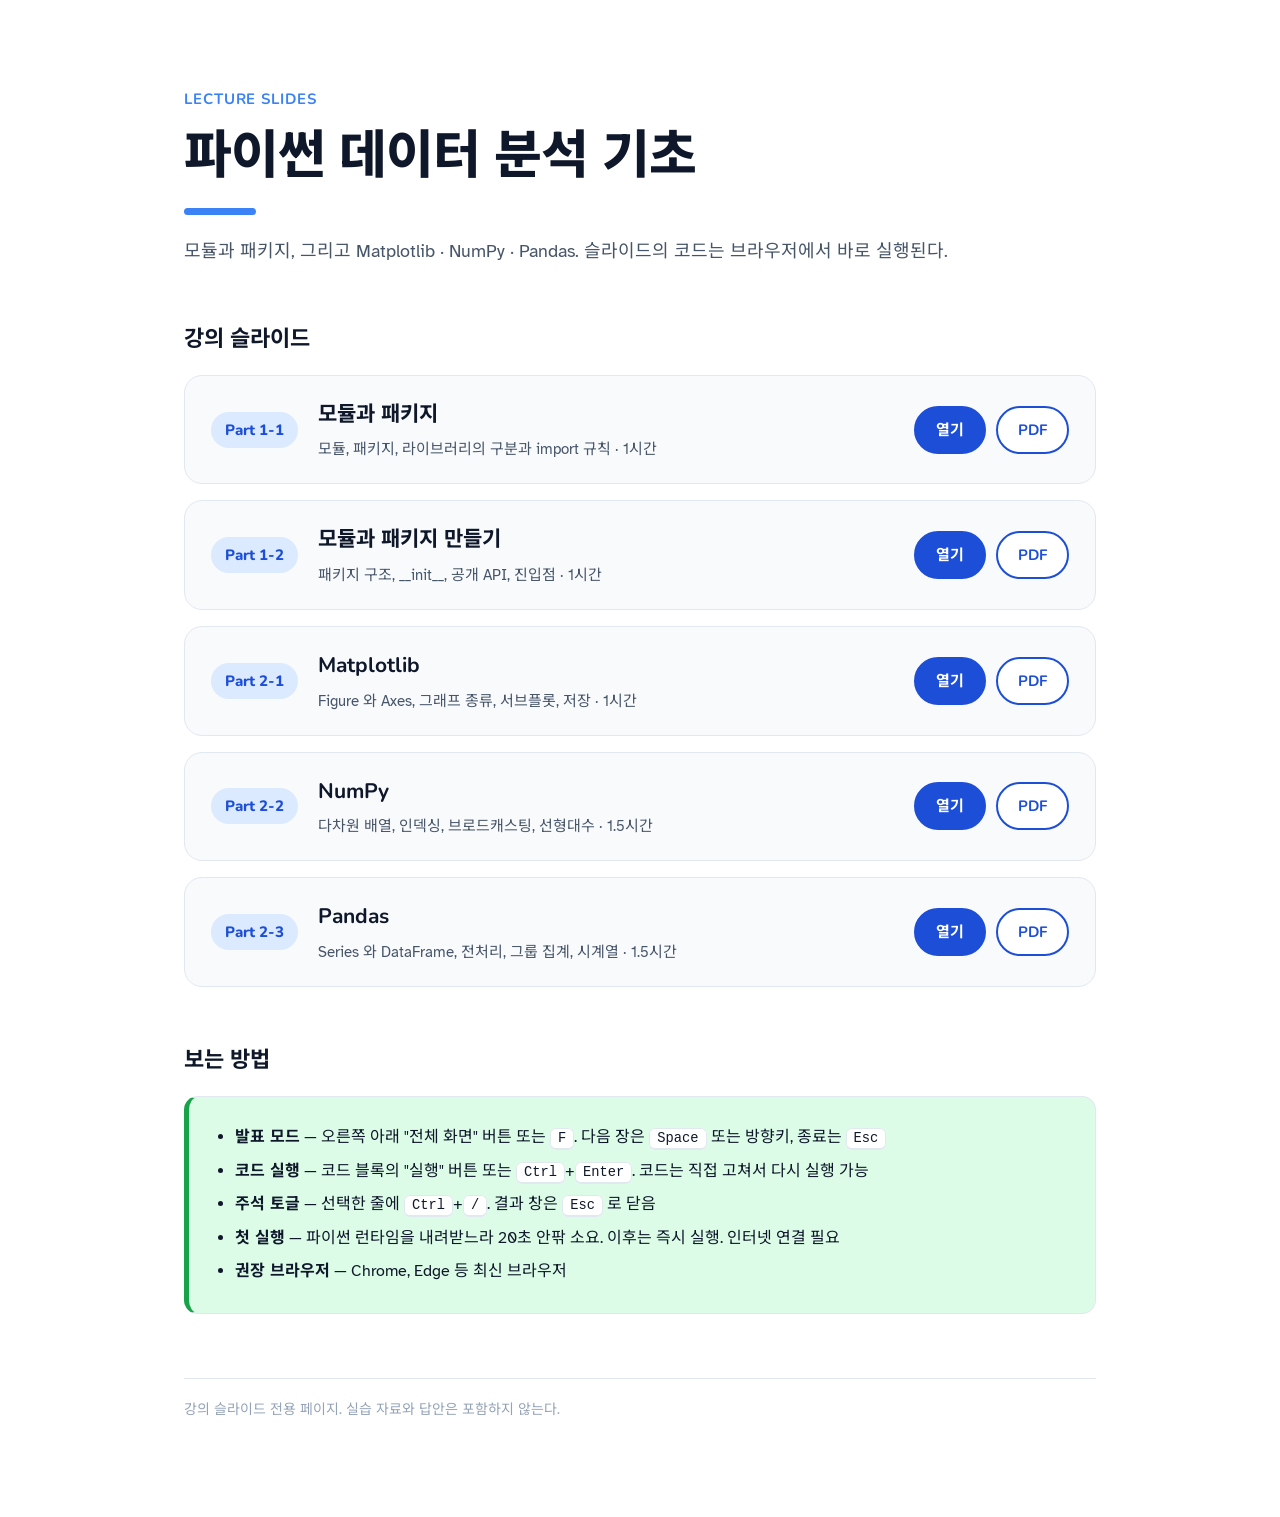
==== index.html @ 3f14931e "Publish the lecture slides Five decks (Part 1-1, 1-2, 2-1, 2-2, 2-3) with the assets they reference," ====
<!DOCTYPE html>
<html lang="ko"><head>
<meta charset="utf-8">
<meta name="viewport" content="width=device-width, initial-scale=1">
<title>파이썬 데이터 분석 기초 - 강의 슬라이드</title>
<link rel="icon" href="data:image/svg+xml,%3Csvg xmlns=%27http://www.w3.org/2000/svg%27 viewBox=%270 0 32 32%27%3E%3Crect width=%2732%27 height=%2732%27 rx=%278%27 fill=%27%231d4ed8%27/%3E%3Ctext x=%2716%27 y=%2723%27 font-size=%2720%27 text-anchor=%27middle%27 fill=%27white%27 font-family=%27sans-serif%27 font-weight=%27bold%27%3EP%3C/text%3E%3C/svg%3E">
<link rel="preconnect" href="https://fonts.googleapis.com">
<link rel="preconnect" href="https://fonts.gstatic.com" crossorigin>
<link href="https://fonts.googleapis.com/css2?family=Nunito:wght@400;600;700;800&family=Atkinson+Hyperlegible:wght@400;700&family=Noto+Sans+KR:wght@400;500;700&display=swap" rel="stylesheet">
<style>
:root {
  --sky: #3b82f6; --sky-deep: #1d4ed8; --sky-soft: #dbeafe;
  --leaf-deep: #16a34a; --leaf-soft: #dcfce7;
  --ink: #0f172a; --ink-muted: #475569; --ink-subtle: #94a3b8;
  --outline: #e2e8f0; --surface: #f8fafc;
  --font-display: 'Nunito', 'Noto Sans KR', sans-serif;
  --font-body: 'Atkinson Hyperlegible', 'Noto Sans KR', sans-serif;
  color-scheme: light;
}
* { box-sizing: border-box; }
body {
  margin: 0; background: #fff; color: var(--ink);
  font-family: var(--font-body); line-height: 1.6;
}
.wrap { max-width: 960px; margin: 0 auto; padding: 72px 24px 96px; }
.kicker { font-family: var(--font-display); font-weight: 700; color: var(--sky); letter-spacing: 0.06em; font-size: 15px; }
h1 { font-family: var(--font-display); font-weight: 800; font-size: clamp(34px, 6vw, 52px); line-height: 1.15; margin: 14px 0 0; letter-spacing: -0.02em; }
.rule { width: 72px; height: 7px; border-radius: 999px; background: var(--sky); margin: 22px 0 0; }
.sub { color: var(--ink-muted); font-size: 18px; margin: 22px 0 0; }
h2 { font-family: var(--font-display); font-weight: 700; font-size: 22px; margin: 56px 0 18px; }
.deck-list { display: grid; gap: 16px; }
.deck {
  display: flex; align-items: center; gap: 20px; flex-wrap: wrap;
  border: 1px solid var(--outline); border-radius: 18px;
  background: var(--surface); padding: 22px 26px;
}
.deck-no {
  font-family: var(--font-display); font-weight: 800; font-size: 15px;
  color: var(--sky-deep); background: var(--sky-soft);
  border-radius: 999px; padding: 6px 14px; white-space: nowrap;
}
.deck-main { flex: 1 1 320px; min-width: 0; }
.deck-title { font-family: var(--font-display); font-weight: 700; font-size: 21px; margin: 0; }
.deck-meta { color: var(--ink-muted); font-size: 15px; margin: 6px 0 0; }
.deck-links { display: flex; gap: 10px; }
a.btn {
  font-family: var(--font-display); font-weight: 700; font-size: 15px;
  text-decoration: none; border-radius: 999px; padding: 10px 20px; white-space: nowrap;
  color: #fff; background: var(--sky-deep); border: 2px solid var(--sky-deep);
}
a.btn.ghost { color: var(--sky-deep); background: #fff; }
a.btn:hover { background: var(--sky); border-color: var(--sky); color: #fff; }
.tips { border: 1px solid var(--outline); border-left: 5px solid var(--leaf-deep); border-radius: 14px; background: var(--leaf-soft); padding: 20px 26px; }
.tips ul { margin: 0; padding-left: 20px; }
.tips li { margin: 8px 0; }
kbd {
  font-family: ui-monospace, 'JetBrains Mono', monospace; font-size: 0.86em;
  background: #fff; border: 1px solid var(--outline); border-bottom-width: 2px;
  border-radius: 6px; padding: 2px 7px;
}
footer { margin-top: 64px; color: var(--ink-subtle); font-size: 14px; border-top: 1px solid var(--outline); padding-top: 20px; }
</style>
</head>
<body>
<div class="wrap">
  <p class="kicker">LECTURE SLIDES</p>
  <h1>파이썬 데이터 분석 기초</h1>
  <div class="rule"></div>
  <p class="sub">모듈과 패키지, 그리고 Matplotlib · NumPy · Pandas. 슬라이드의 코드는 브라우저에서 바로 실행된다.</p>

  <h2>강의 슬라이드</h2>
  <div class="deck-list">
    <div class="deck">
      <span class="deck-no">Part 1-1</span>
      <div class="deck-main">
        <p class="deck-title">모듈과 패키지</p>
        <p class="deck-meta">모듈, 패키지, 라이브러리의 구분과 import 규칙 · 1시간</p>
      </div>
      <div class="deck-links">
        <a class="btn" href="./part1-1-module-concept/">열기</a>
        <a class="btn ghost" href="./part1-1-module-concept/slides.pdf">PDF</a>
      </div>
    </div>
    <div class="deck">
      <span class="deck-no">Part 1-2</span>
      <div class="deck-main">
        <p class="deck-title">모듈과 패키지 만들기</p>
        <p class="deck-meta">패키지 구조, __init__, 공개 API, 진입점 · 1시간</p>
      </div>
      <div class="deck-links">
        <a class="btn" href="./part1-2-module-build/">열기</a>
        <a class="btn ghost" href="./part1-2-module-build/slides.pdf">PDF</a>
      </div>
    </div>
    <div class="deck">
      <span class="deck-no">Part 2-1</span>
      <div class="deck-main">
        <p class="deck-title">Matplotlib</p>
        <p class="deck-meta">Figure 와 Axes, 그래프 종류, 서브플롯, 저장 · 1시간</p>
      </div>
      <div class="deck-links">
        <a class="btn" href="./part2-1-matplotlib/">열기</a>
        <a class="btn ghost" href="./part2-1-matplotlib/slides.pdf">PDF</a>
      </div>
    </div>
    <div class="deck">
      <span class="deck-no">Part 2-2</span>
      <div class="deck-main">
        <p class="deck-title">NumPy</p>
        <p class="deck-meta">다차원 배열, 인덱싱, 브로드캐스팅, 선형대수 · 1.5시간</p>
      </div>
      <div class="deck-links">
        <a class="btn" href="./part2-2-numpy/">열기</a>
        <a class="btn ghost" href="./part2-2-numpy/slides.pdf">PDF</a>
      </div>
    </div>
    <div class="deck">
      <span class="deck-no">Part 2-3</span>
      <div class="deck-main">
        <p class="deck-title">Pandas</p>
        <p class="deck-meta">Series 와 DataFrame, 전처리, 그룹 집계, 시계열 · 1.5시간</p>
      </div>
      <div class="deck-links">
        <a class="btn" href="./part2-3-pandas/">열기</a>
        <a class="btn ghost" href="./part2-3-pandas/slides.pdf">PDF</a>
      </div>
    </div>
  </div>

  <h2>보는 방법</h2>
  <div class="tips">
    <ul>
      <li><b>발표 모드</b> — 오른쪽 아래 "전체 화면" 버튼 또는 <kbd>F</kbd>. 다음 장은 <kbd>Space</kbd> 또는 방향키, 종료는 <kbd>Esc</kbd></li>
      <li><b>코드 실행</b> — 코드 블록의 "실행" 버튼 또는 <kbd>Ctrl</kbd>+<kbd>Enter</kbd>. 코드는 직접 고쳐서 다시 실행 가능</li>
      <li><b>주석 토글</b> — 선택한 줄에 <kbd>Ctrl</kbd>+<kbd>/</kbd>. 결과 창은 <kbd>Esc</kbd> 로 닫음</li>
      <li><b>첫 실행</b> — 파이썬 런타임을 내려받느라 20초 안팎 소요. 이후는 즉시 실행. 인터넷 연결 필요</li>
      <li><b>권장 브라우저</b> — Chrome, Edge 등 최신 브라우저</li>
    </ul>
  </div>

  <footer>강의 슬라이드 전용 페이지. 실습 자료와 답안은 포함하지 않는다.</footer>
</div>
</body></html>
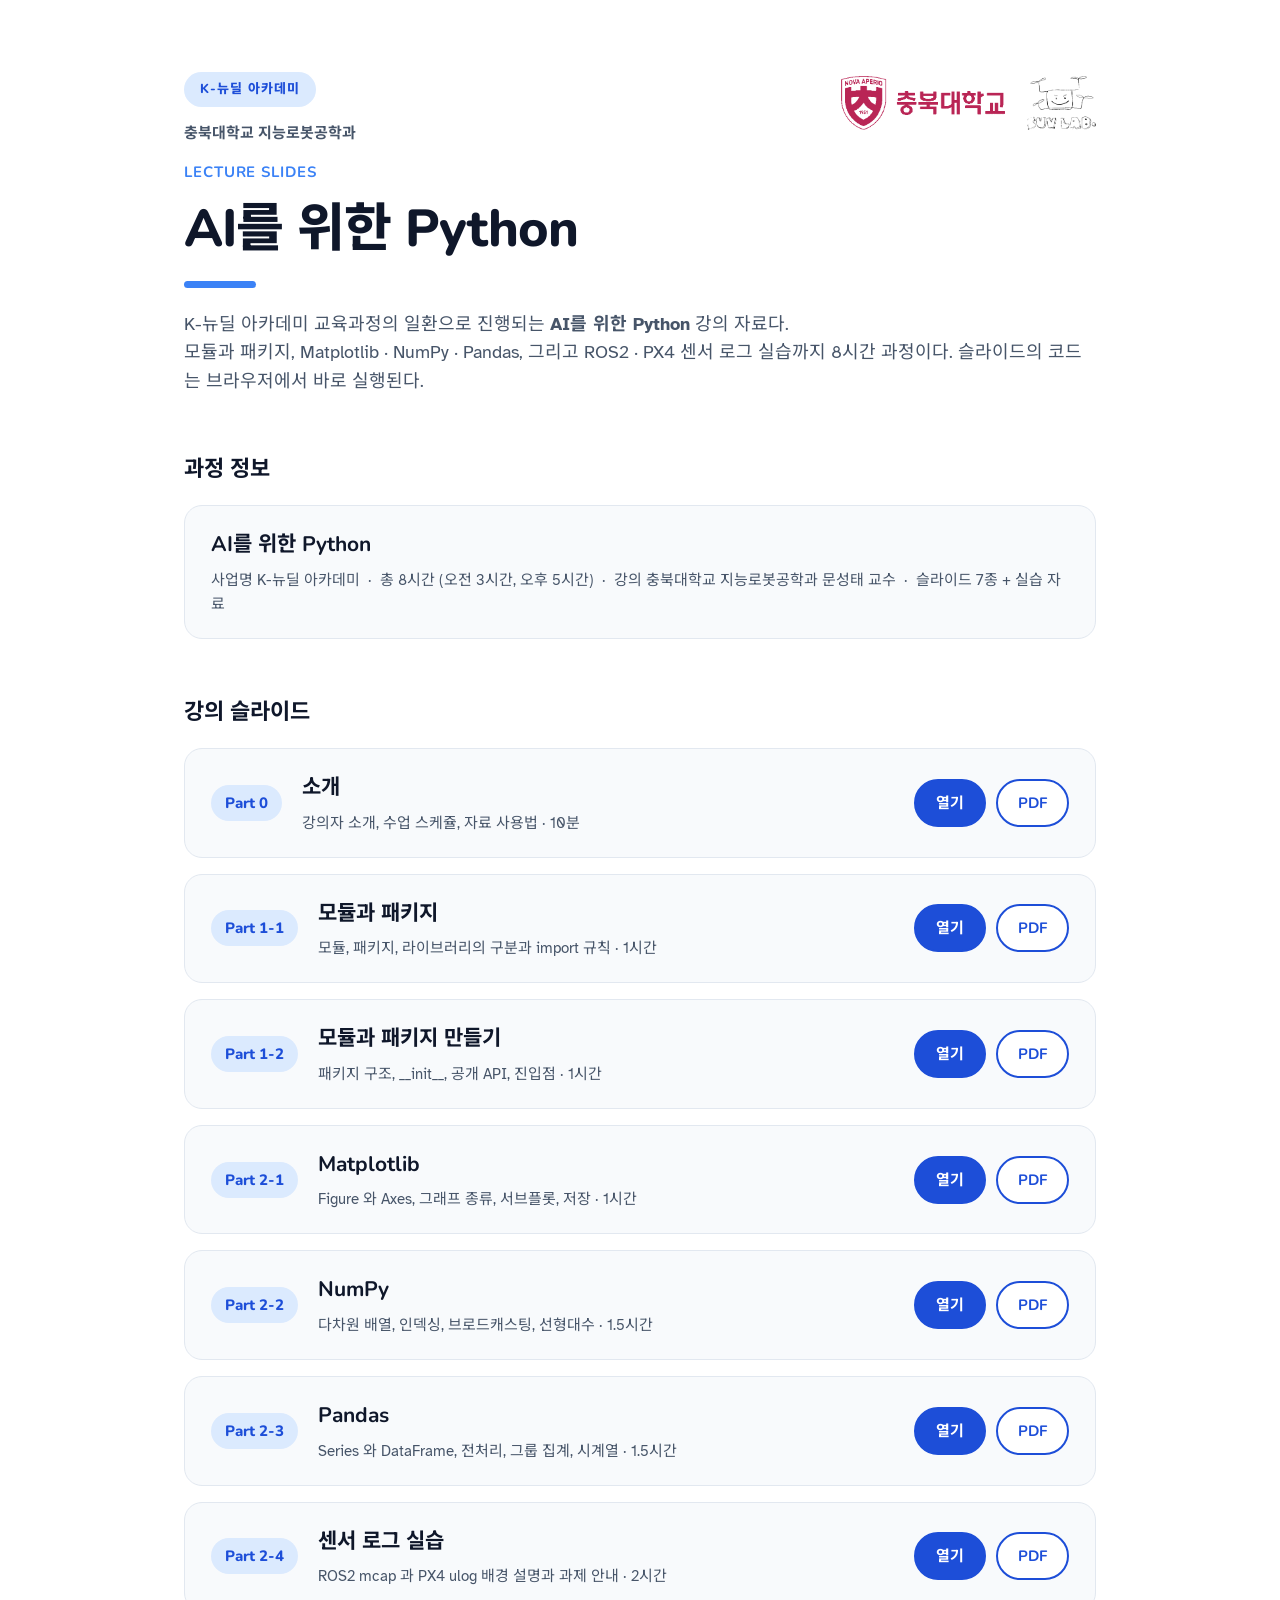
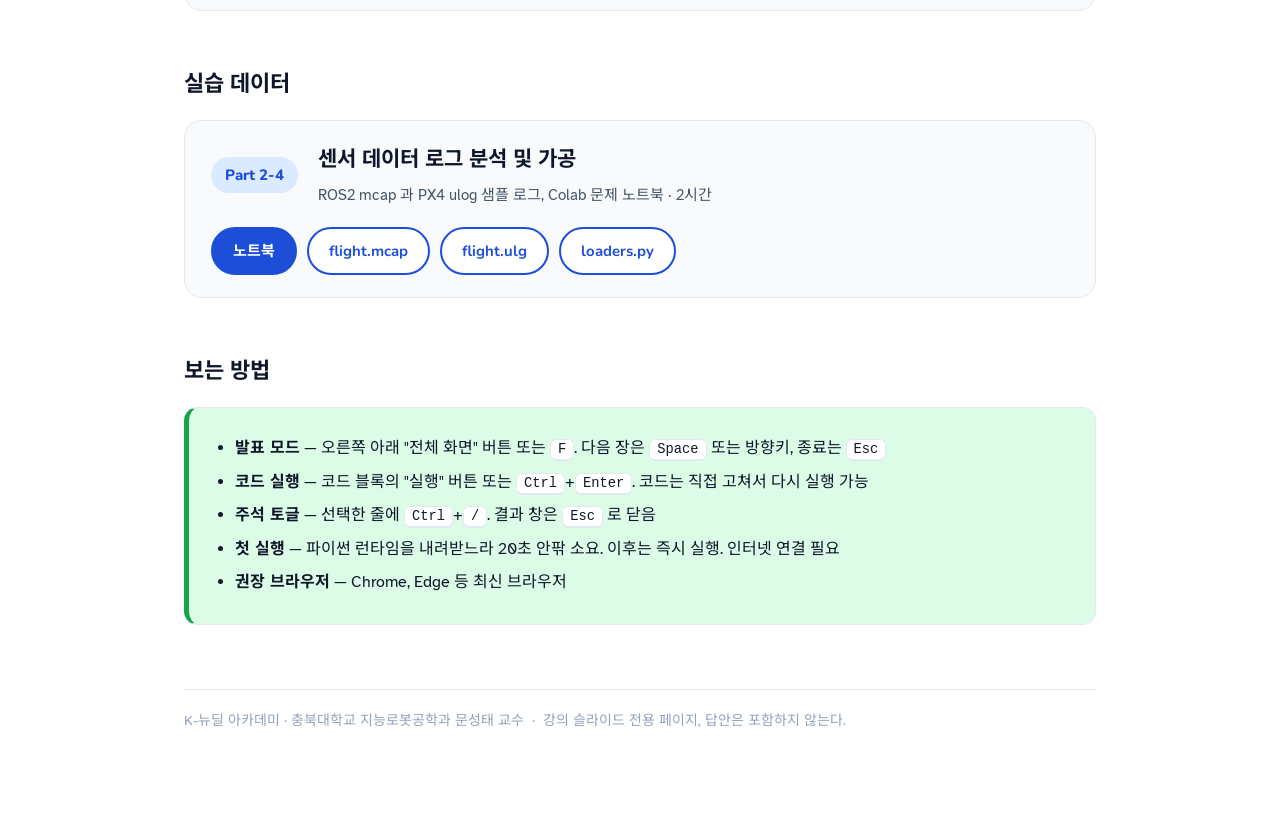
==== commit 04581df6: "feat: add the intro and sensor-log parts, brand the site as K-New Deal Academy Publishes Part 0 (cou" ====
--- a/index.html
+++ b/index.html
@@ -2,7 +2,7 @@
 <html lang="ko"><head>
 <meta charset="utf-8">
 <meta name="viewport" content="width=device-width, initial-scale=1">
-<title>파이썬 데이터 분석 기초 - 강의 슬라이드</title>
+<title>AI를 위한 Python - 강의 슬라이드</title>
 <link rel="icon" href="data:image/svg+xml,%3Csvg xmlns=%27http://www.w3.org/2000/svg%27 viewBox=%270 0 32 32%27%3E%3Crect width=%2732%27 height=%2732%27 rx=%278%27 fill=%27%231d4ed8%27/%3E%3Ctext x=%2716%27 y=%2723%27 font-size=%2720%27 text-anchor=%27middle%27 fill=%27white%27 font-family=%27sans-serif%27 font-weight=%27bold%27%3EP%3C/text%3E%3C/svg%3E">
 <link rel="preconnect" href="https://fonts.googleapis.com">
 <link rel="preconnect" href="https://fonts.gstatic.com" crossorigin>
@@ -58,19 +58,70 @@
   background: #fff; border: 1px solid var(--outline); border-bottom-width: 2px;
   border-radius: 6px; padding: 2px 7px;
 }
+.masthead {
+  display: flex; align-items: flex-start; justify-content: space-between;
+  gap: 28px; flex-wrap: wrap; margin-bottom: 8px;
+}
+.masthead-logos { display: flex; align-items: center; gap: 22px; padding-top: 4px; }
+.masthead-logos img { height: 54px; width: auto; display: block; }
+.badge {
+  display: inline-block; font-family: var(--font-display); font-weight: 800;
+  font-size: 13px; letter-spacing: 0.08em;
+  color: var(--sky-deep); background: var(--sky-soft);
+  border-radius: 999px; padding: 7px 16px;
+}
+.course { font-family: var(--font-display); font-weight: 700; color: var(--ink-muted); font-size: 15px; margin: 14px 0 0; }
+@media (max-width: 620px) { .masthead-logos img { height: 36px; } }
 footer { margin-top: 64px; color: var(--ink-subtle); font-size: 14px; border-top: 1px solid var(--outline); padding-top: 20px; }
 </style>
 </head>
 <body>
 <div class="wrap">
+  <div class="masthead">
+    <div>
+      <span class="badge">K-뉴딜 아카데미</span>
+      <p class="course">충북대학교 지능로봇공학과</p>
+    </div>
+    <div class="masthead-logos">
+      <img src="./cbnu_logo.png" alt="충북대학교">
+      <img src="./suvlab_logo.png" alt="SUV Lab">
+    </div>
+  </div>
+
   <p class="kicker">LECTURE SLIDES</p>
-  <h1>파이썬 데이터 분석 기초</h1>
+  <h1>AI를 위한 Python</h1>
   <div class="rule"></div>
-  <p class="sub">모듈과 패키지, 그리고 Matplotlib · NumPy · Pandas. 슬라이드의 코드는 브라우저에서 바로 실행된다.</p>
+  <p class="sub">K-뉴딜 아카데미 교육과정의 일환으로 진행되는 <b>AI를 위한 Python</b> 강의 자료다.<br>
+  모듈과 패키지, Matplotlib · NumPy · Pandas, 그리고 ROS2 · PX4 센서 로그 실습까지 8시간 과정이다.
+  슬라이드의 코드는 브라우저에서 바로 실행된다.</p>
+
+  <h2>과정 정보</h2>
+  <div class="deck-list">
+    <div class="deck">
+      <div class="deck-main">
+        <p class="deck-title">AI를 위한 Python</p>
+        <p class="deck-meta">
+          사업명 K-뉴딜 아카데미 &nbsp;·&nbsp; 총 8시간 (오전 3시간, 오후 5시간) &nbsp;·&nbsp;
+          강의 충북대학교 지능로봇공학과 문성태 교수 &nbsp;·&nbsp; 슬라이드 7종 + 실습 자료
+        </p>
+      </div>
+    </div>
+  </div>
 
   <h2>강의 슬라이드</h2>
   <div class="deck-list">
     <div class="deck">
+      <span class="deck-no">Part 0</span>
+      <div class="deck-main">
+        <p class="deck-title">소개</p>
+        <p class="deck-meta">강의자 소개, 수업 스케쥴, 자료 사용법 · 10분</p>
+      </div>
+      <div class="deck-links">
+        <a class="btn" href="./part0-intro/">열기</a>
+        <a class="btn ghost" href="./part0-intro/slides.pdf">PDF</a>
+      </div>
+    </div>
+    <div class="deck">
       <span class="deck-no">Part 1-1</span>
       <div class="deck-main">
         <p class="deck-title">모듈과 패키지</p>
@@ -125,7 +176,37 @@
         <a class="btn ghost" href="./part2-3-pandas/slides.pdf">PDF</a>
       </div>
     </div>
-  </div>
+    <div class="deck">
+      <span class="deck-no">Part 2-4</span>
+      <div class="deck-main">
+        <p class="deck-title">센서 로그 실습</p>
+        <p class="deck-meta">ROS2 mcap 과 PX4 ulog 배경 설명과 과제 안내 · 2시간</p>
+      </div>
+      <div class="deck-links">
+        <a class="btn" href="./part2-4-sensor-log/">열기</a>
+        <a class="btn ghost" href="./part2-4-sensor-log/slides.pdf">PDF</a>
+      </div>
+    </div>
+  </div>
+
+  <!-- PART24-START -->
+  <h2>실습 데이터</h2>
+  <div class="deck-list">
+    <div class="deck">
+      <span class="deck-no">Part 2-4</span>
+      <div class="deck-main">
+        <p class="deck-title">센서 데이터 로그 분석 및 가공</p>
+        <p class="deck-meta">ROS2 mcap 과 PX4 ulog 샘플 로그, Colab 문제 노트북 · 2시간</p>
+      </div>
+      <div class="deck-links">
+        <a class="btn" href="./part2-4-data/part2-4-lab.ipynb">노트북</a>
+        <a class="btn ghost" href="./part2-4-data/flight.mcap">flight.mcap</a>
+        <a class="btn ghost" href="./part2-4-data/flight.ulg">flight.ulg</a>
+        <a class="btn ghost" href="./part2-4-data/loaders.py">loaders.py</a>
+      </div>
+    </div>
+  </div>
+  <!-- PART24-END -->
 
   <h2>보는 방법</h2>
   <div class="tips">
@@ -138,6 +219,6 @@
     </ul>
   </div>
 
-  <footer>강의 슬라이드 전용 페이지. 실습 자료와 답안은 포함하지 않는다.</footer>
+  <footer>K-뉴딜 아카데미 · 충북대학교 지능로봇공학과 문성태 교수 &nbsp;·&nbsp; 강의 슬라이드 전용 페이지, 답안은 포함하지 않는다.</footer>
 </div>
 </body></html>
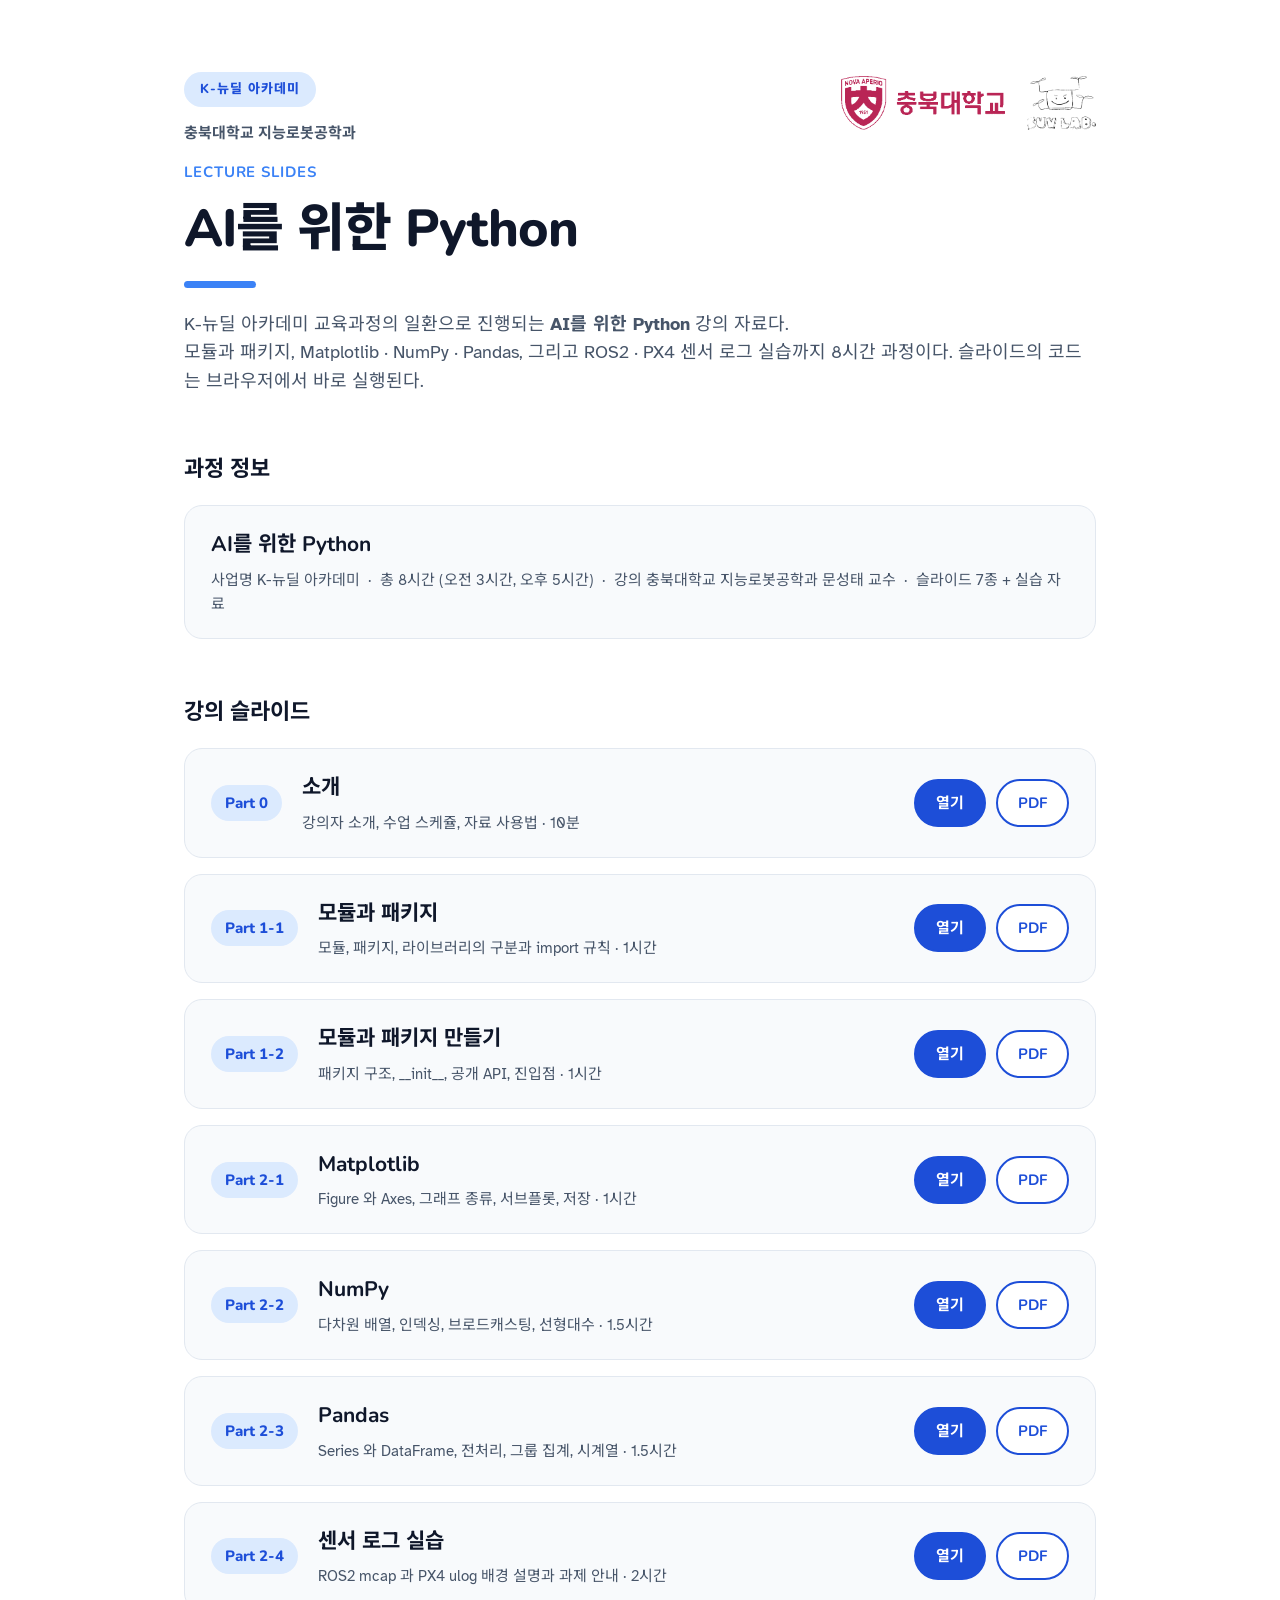
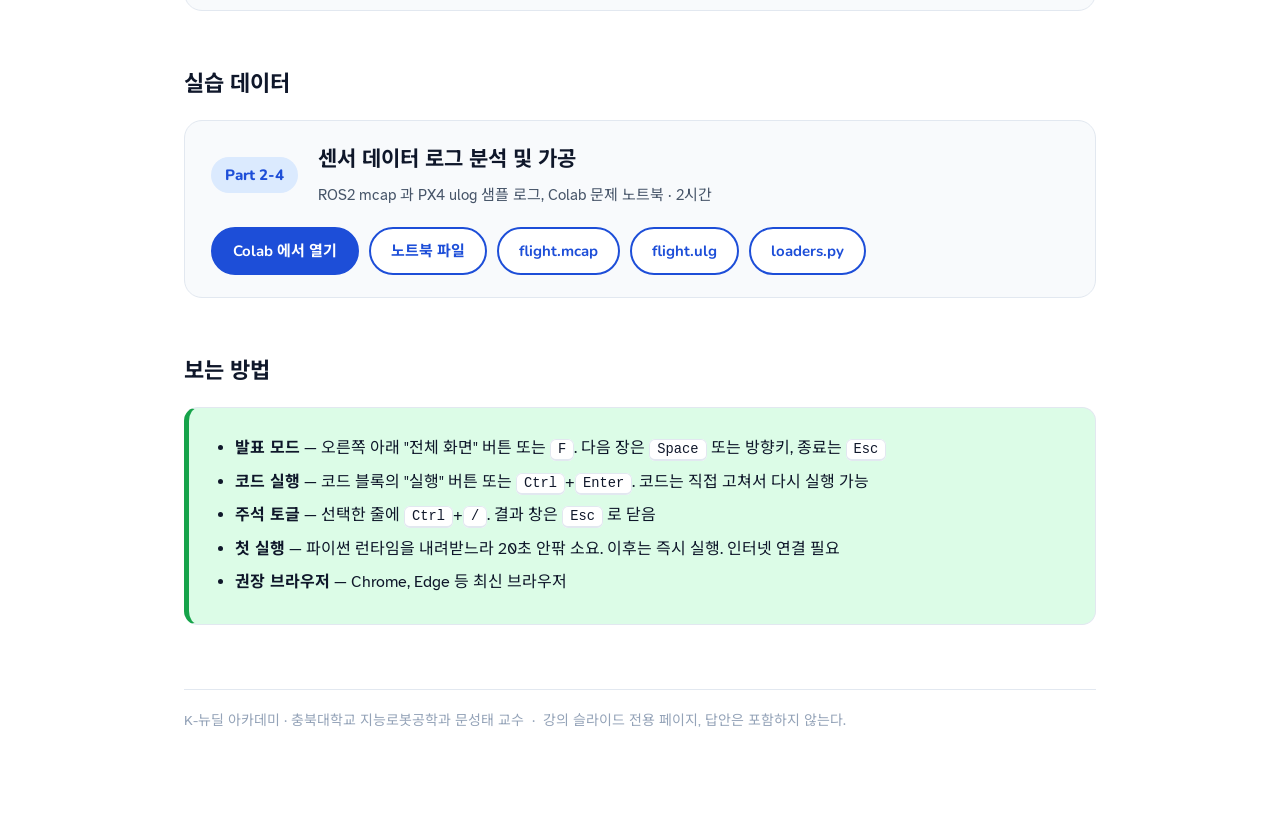
==== commit b7873c2a: "feat: open the lab notebook straight in Colab The notebook button downloaded an .ipynb, which is use" ====
--- a/index.html
+++ b/index.html
@@ -118,7 +118,7 @@
       </div>
       <div class="deck-links">
         <a class="btn" href="./part0-intro/">열기</a>
-        <a class="btn ghost" href="./part0-intro/slides.pdf">PDF</a>
+        <a class="btn ghost" href="./part0-intro/part0_소개.pdf" download>PDF</a>
       </div>
     </div>
     <div class="deck">
@@ -129,7 +129,7 @@
       </div>
       <div class="deck-links">
         <a class="btn" href="./part1-1-module-concept/">열기</a>
-        <a class="btn ghost" href="./part1-1-module-concept/slides.pdf">PDF</a>
+        <a class="btn ghost" href="./part1-1-module-concept/part1_1_모듈과패키지.pdf" download>PDF</a>
       </div>
     </div>
     <div class="deck">
@@ -140,7 +140,7 @@
       </div>
       <div class="deck-links">
         <a class="btn" href="./part1-2-module-build/">열기</a>
-        <a class="btn ghost" href="./part1-2-module-build/slides.pdf">PDF</a>
+        <a class="btn ghost" href="./part1-2-module-build/part1_2_모듈과패키지만들기.pdf" download>PDF</a>
       </div>
     </div>
     <div class="deck">
@@ -151,7 +151,7 @@
       </div>
       <div class="deck-links">
         <a class="btn" href="./part2-1-matplotlib/">열기</a>
-        <a class="btn ghost" href="./part2-1-matplotlib/slides.pdf">PDF</a>
+        <a class="btn ghost" href="./part2-1-matplotlib/part2_1_Matplotlib.pdf" download>PDF</a>
       </div>
     </div>
     <div class="deck">
@@ -162,7 +162,7 @@
       </div>
       <div class="deck-links">
         <a class="btn" href="./part2-2-numpy/">열기</a>
-        <a class="btn ghost" href="./part2-2-numpy/slides.pdf">PDF</a>
+        <a class="btn ghost" href="./part2-2-numpy/part2_2_NumPy.pdf" download>PDF</a>
       </div>
     </div>
     <div class="deck">
@@ -173,7 +173,7 @@
       </div>
       <div class="deck-links">
         <a class="btn" href="./part2-3-pandas/">열기</a>
-        <a class="btn ghost" href="./part2-3-pandas/slides.pdf">PDF</a>
+        <a class="btn ghost" href="./part2-3-pandas/part2_3_Pandas.pdf" download>PDF</a>
       </div>
     </div>
     <div class="deck">
@@ -184,7 +184,7 @@
       </div>
       <div class="deck-links">
         <a class="btn" href="./part2-4-sensor-log/">열기</a>
-        <a class="btn ghost" href="./part2-4-sensor-log/slides.pdf">PDF</a>
+        <a class="btn ghost" href="./part2-4-sensor-log/part2_4_센서로그실습.pdf" download>PDF</a>
       </div>
     </div>
   </div>
@@ -199,10 +199,11 @@
         <p class="deck-meta">ROS2 mcap 과 PX4 ulog 샘플 로그, Colab 문제 노트북 · 2시간</p>
       </div>
       <div class="deck-links">
-        <a class="btn" href="./part2-4-data/part2-4-lab.ipynb">노트북</a>
-        <a class="btn ghost" href="./part2-4-data/flight.mcap">flight.mcap</a>
-        <a class="btn ghost" href="./part2-4-data/flight.ulg">flight.ulg</a>
-        <a class="btn ghost" href="./part2-4-data/loaders.py">loaders.py</a>
+        <a class="btn" href="https://colab.research.google.com/github/stmoon/python-lecture-slides/blob/main/part2-4-data/part2-4-lab.ipynb" target="_blank" rel="noopener">Colab 에서 열기</a>
+        <a class="btn ghost" href="./part2-4-data/part2-4-lab.ipynb" download>노트북 파일</a>
+        <a class="btn ghost" href="./part2-4-data/flight.mcap" download>flight.mcap</a>
+        <a class="btn ghost" href="./part2-4-data/flight.ulg" download>flight.ulg</a>
+        <a class="btn ghost" href="./part2-4-data/loaders.py" download>loaders.py</a>
       </div>
     </div>
   </div>
